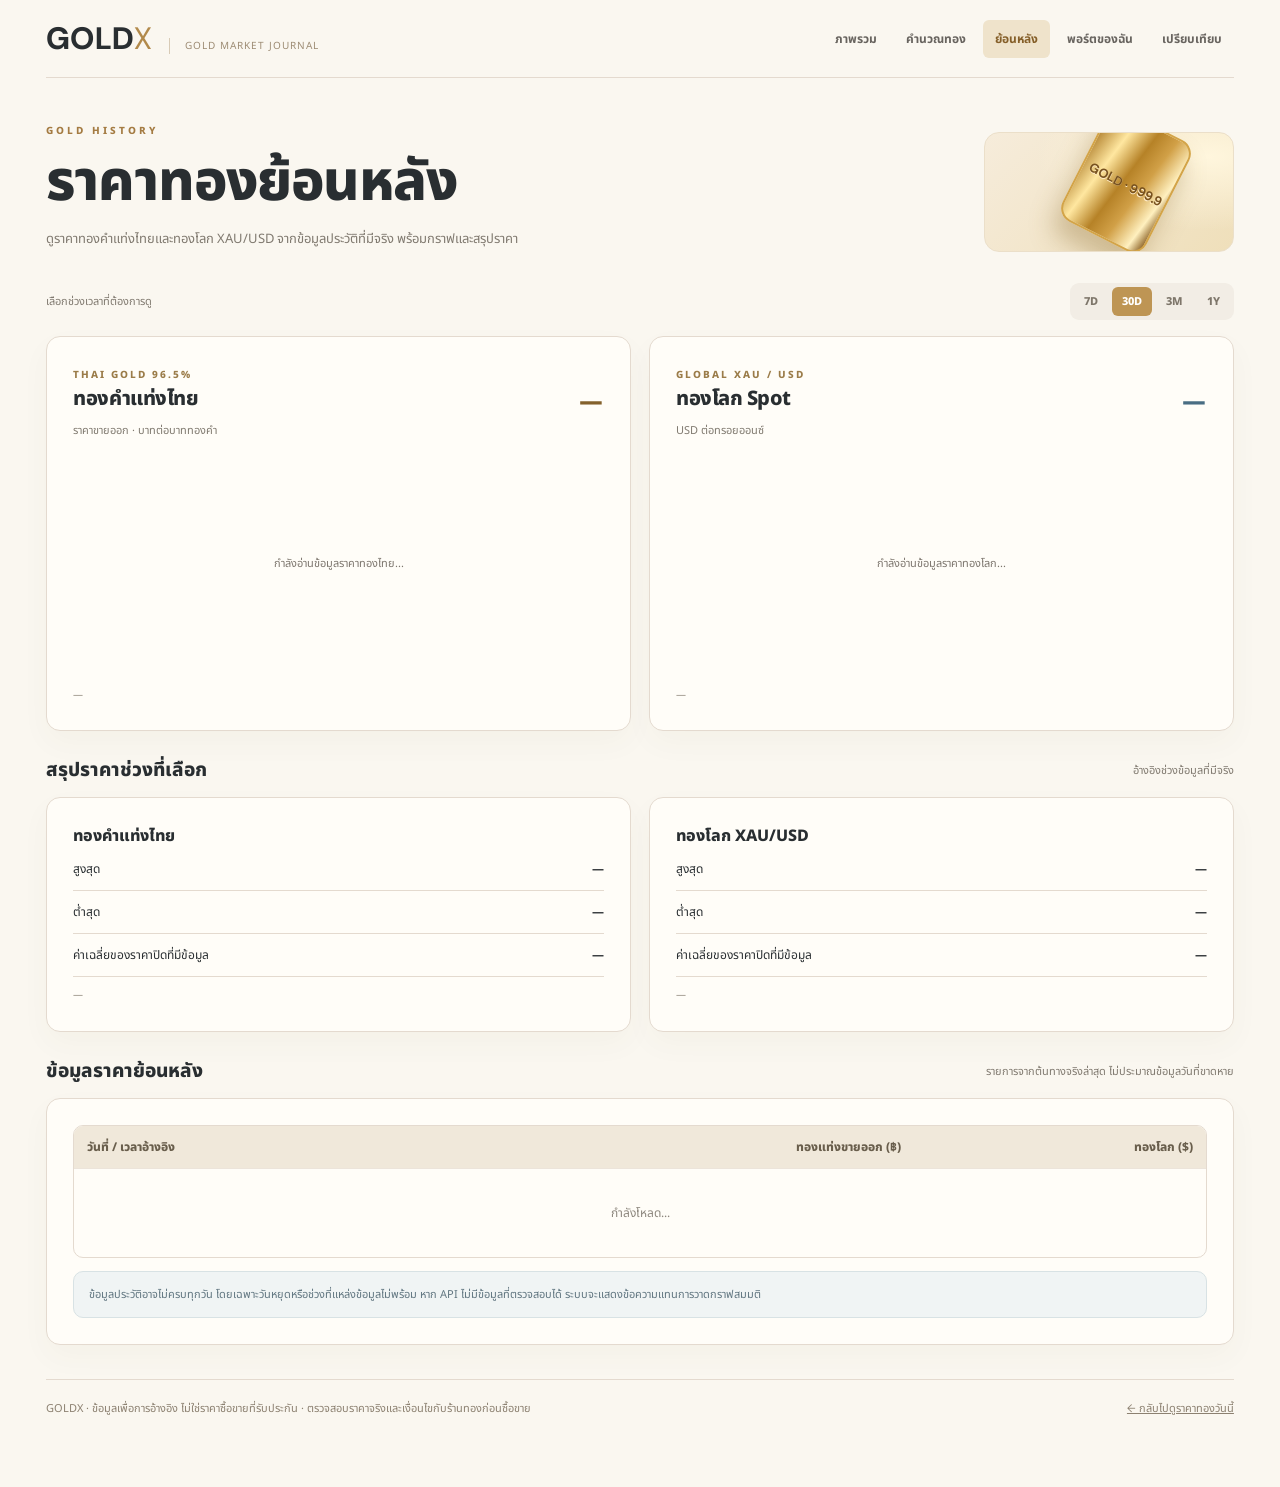
==== history.html @ 7ba1f4ac "Add functional Ivory Ledger history page shell with honest no-data states" ====
<!doctype html>
<html lang="th">
<head>
<meta charset="utf-8"><meta name="viewport" content="width=device-width,initial-scale=1">
<meta name="theme-color" content="#faf7f0">
<meta name="description" content="ราคาทองย้อนหลัง — GOLDX Ivory Ledger เครื่องมือทองคำไทยที่ใช้ข้อมูลราคาอ้างอิงจริง">
<title>ราคาทองย้อนหลัง | GOLDX Ivory Ledger</title>
<link rel="icon" type="image/svg+xml" href="/favicon.svg">
<link rel="preconnect" href="https://fonts.googleapis.com"><link rel="preconnect" href="https://fonts.gstatic.com" crossorigin>
<link href="https://fonts.googleapis.com/css2?family=DM+Sans:wght@400;500;600;700;800&family=Noto+Sans+Thai:wght@400;500;600;700;800&display=swap" rel="stylesheet">
<link rel="stylesheet" href="/goldx-tools.css">
<script src="/goldx-tools.js" defer></script>
</head>
<body data-page="history">
<div class="shell">
<header class="topbar">
 <a href="/" class="logo" aria-label="GOLDX หน้าหลัก"><b>GOLD<span>X</span></b><small>GOLD MARKET JOURNAL</small></a>
 <nav class="nav" aria-label="เมนู GOLDX">
 <a href="/">ภาพรวม</a>
 <a href="/calculator.html">คำนวณทอง</a>
 <a href="/history.html" aria-current="page">ย้อนหลัง</a>
 <a href="/my-gold.html">พอร์ตของฉัน</a>
 <a href="/compare.html">เปรียบเทียบ</a>
 </nav>
</header>
<main>
<section class="hero" aria-labelledby="page-title">
 <div><span class="eyebrow">GOLD HISTORY</span><h1 id="page-title">ราคาทองย้อนหลัง</h1><p>ดูราคาทองคำแท่งไทยและทองโลก XAU/USD จากข้อมูลประวัติที่มีจริง พร้อมกราฟและสรุปราคา</p></div>
 <div class="gold-art" aria-hidden="true"></div>
</section>

<div class="row" style="margin-bottom:16px"><p class="soft">เลือกช่วงเวลาที่ต้องการดู</p><div class="ranges" role="group" aria-label="ช่วงราคาย้อนหลัง"><button data-period="1W" aria-pressed="false">7D</button><button data-period="1M" aria-pressed="true">30D</button><button data-period="3M" aria-pressed="false">3M</button><button data-period="1Y" aria-pressed="false">1Y</button></div></div>
<div class="grid two">
 <section class="panel stack"><div class="row"><div><span class="chart-kicker">THAI GOLD 96.5%</span><h2>ทองคำแท่งไทย</h2><p class="prelude">ราคาขายออก · บาทต่อบาททองคำ</p></div><strong class="keynum" id="history-thai-latest">—</strong></div><div class="chart-area" id="history-thai-chart"><p class="chart-info">กำลังอ่านข้อมูลราคาทองไทย...</p></div><p class="source" id="history-thai-source">—</p></section>
 <section class="panel stack"><div class="row"><div><span class="chart-kicker">GLOBAL XAU / USD</span><h2>ทองโลก Spot</h2><p class="prelude">USD ต่อทรอยออนซ์</p></div><strong class="keynum" id="history-world-latest" style="color:#496d83">—</strong></div><div class="chart-area" id="history-world-chart"><p class="chart-info">กำลังอ่านข้อมูลราคาทองโลก...</p></div><p class="source" id="history-world-source">—</p></section>
</div>
<div class="section-head"><h2>สรุปราคาช่วงที่เลือก</h2><small id="history-range-label">อ้างอิงช่วงข้อมูลที่มีจริง</small></div>
<div class="grid two">
 <section class="panel"><h3>ทองคำแท่งไทย</h3><div class="kv"><span>สูงสุด</span><strong id="history-thai-high">—</strong></div><div class="kv"><span>ต่ำสุด</span><strong id="history-thai-low">—</strong></div><div class="kv"><span>ค่าเฉลี่ยของราคาปิดที่มีข้อมูล</span><strong id="history-thai-avg">—</strong></div><p class="source" id="history-thai-count" style="margin-top:10px">—</p></section>
 <section class="panel"><h3>ทองโลก XAU/USD</h3><div class="kv"><span>สูงสุด</span><strong id="history-world-high">—</strong></div><div class="kv"><span>ต่ำสุด</span><strong id="history-world-low">—</strong></div><div class="kv"><span>ค่าเฉลี่ยของราคาปิดที่มีข้อมูล</span><strong id="history-world-avg">—</strong></div><p class="source" id="history-world-count" style="margin-top:10px">—</p></section>
</div>
<div class="section-head"><h2>ข้อมูลราคาย้อนหลัง</h2><small>รายการจากต้นทางจริงล่าสุด ไม่ประมาณข้อมูลวันที่ขาดหาย</small></div>
<section class="panel"><div class="table-wrap"><table><thead><tr><th>วันที่ / เวลาอ้างอิง</th><th class="num">ทองแท่งขายออก (฿)</th><th class="num">ทองโลก ($)</th></tr></thead><tbody id="history-rows"><tr><td colspan="3" class="empty">กำลังโหลด...</td></tr></tbody></table></div><p class="notice" style="margin-top:13px">ข้อมูลประวัติอาจไม่ครบทุกวัน โดยเฉพาะวันหยุดหรือช่วงที่แหล่งข้อมูลไม่พร้อม หาก API ไม่มีข้อมูลที่ตรวจสอบได้ ระบบจะแสดงข้อความแทนการวาดกราฟสมมติ</p></section>
</main>
<footer class="footer">
 <span>GOLDX · ข้อมูลเพื่อการอ้างอิง ไม่ใช่ราคาซื้อขายที่รับประกัน · ตรวจสอบราคาจริงและเงื่อนไขกับร้านทองก่อนซื้อขาย</span>
 <a href="/">← กลับไปดูราคาทองวันนี้</a>
</footer>
</div>
</body></html>
---- goldx-tools.css ----
/* GOLDX Ivory Ledger tools — native CSS, no third-party UI libraries */
:root{color-scheme:light;font-family:"Noto Sans Thai","DM Sans",system-ui,sans-serif;--bg:#faf7f0;--card:#fffdf8;--ink:#292e31;--muted:#807a70;--line:#e4dacf;--gold:#b28a4b;--gold-dark:#84612c;--blue:#486a81;--green:#27805a;--red:#ae5a55}
*{box-sizing:border-box}
html{background:var(--bg)}body{margin:0;background:var(--bg);color:var(--ink);font-size:14px;-webkit-font-smoothing:antialiased}
button,input,select{font:inherit}a{color:inherit}button{cursor:pointer}button:focus-visible,input:focus-visible,select:focus-visible,a:focus-visible{outline:2px solid var(--gold);outline-offset:3px}button:disabled{opacity:.45;cursor:not-allowed}
h1,h2,h3,h4,p{margin:0}
.shell{width:min(1380px,100%);margin:auto;padding:0 clamp(17px,3.6vw,54px) 48px}
.topbar{min-height:78px;display:flex;align-items:center;gap:28px;justify-content:space-between;border-bottom:1px solid var(--line)}
.logo{display:flex;align-items:baseline;gap:16px;text-decoration:none;flex-shrink:0}
.logo b{font:800 31px/1 "DM Sans",system-ui,sans-serif;letter-spacing:.3px}.logo b span{font-weight:400;color:var(--gold)}
.logo small{border-left:1px solid #d8cbb6;padding-left:15px;font-size:10px;letter-spacing:1px;color:#9d8c74;white-space:nowrap}
.nav{display:flex;align-items:center;justify-content:flex-end;gap:5px;flex-wrap:wrap}
.nav a{border-radius:6px;padding:10px 12px;text-decoration:none;color:#68645f;font-size:12px;font-weight:700;white-space:nowrap}
.nav a[aria-current=page]{background:#efe3cb;color:#855f29}.nav a:hover{background:#eee9de}
.hero{display:flex;justify-content:space-between;align-items:flex-end;gap:25px;padding:45px 0 31px;position:relative}
.eyebrow{display:block;font-size:10px;color:#a47b42;letter-spacing:3px;font-weight:800;margin-bottom:11px}
.hero h1{font-size:clamp(35px,4.5vw,56px);line-height:1.2;letter-spacing:-1px;font-weight:800}
.hero p{font-size:13px;color:var(--muted);line-height:1.9;margin-top:10px;max-width:670px}
.gold-art{flex-shrink:0;width:250px;height:120px;border-radius:15px;position:relative;overflow:hidden;background:radial-gradient(ellipse at 90% 20%,#fff6dd,transparent 55%),linear-gradient(135deg,#f6ecdb,#efdfba);border:1px solid #ebdfc9}
.gold-art::before{content:"";position:absolute;width:90px;height:120px;right:60px;top:-14px;transform:rotate(27deg);border-radius:15px;background:linear-gradient(100deg,#ac7a27,#ffe7a0 26%,#b68227 48%,#d1a047 66%,#fff0bf 87%,#865a1d);box-shadow:0 18px 25px #88682a56;border:2px solid #d3a448}
.gold-art::after{content:"GOLD · 999.9";position:absolute;right:67px;top:43px;transform:rotate(27deg);font:700 13px "DM Sans",sans-serif;color:#78521f;text-shadow:0 1px #ffecc7}
.grid{display:grid;gap:18px}.two{grid-template-columns:1fr 1fr}.split{grid-template-columns:minmax(300px,.88fr) minmax(340px,1.12fr)}.three{grid-template-columns:repeat(3,1fr)}.four{grid-template-columns:repeat(4,1fr)}
.panel{background:var(--card);border:1px solid var(--line);border-radius:14px;padding:clamp(17px,2.2vw,26px);min-width:0;box-shadow:0 12px 30px #62472309}
.panel h2{font-size:20px;font-weight:800;letter-spacing:-.5px}.panel h3{font-size:16px;font-weight:800}
.prelude{color:var(--muted);font-size:11px;margin-top:7px;line-height:1.8}
.row{display:flex;align-items:center;gap:12px;justify-content:space-between;min-width:0;flex-wrap:wrap}
.stack{display:flex;flex-direction:column;gap:13px}
.section-head{display:flex;gap:12px;align-items:center;justify-content:space-between;margin:25px 0 12px;flex-wrap:wrap}
.section-head h2{font-size:19px;font-weight:800}
.section-head small,.soft{color:var(--muted);font-size:11px}
.iconbox{display:grid;place-items:center;width:43px;height:43px;flex-shrink:0;border-radius:11px;background:#f6e8ce;color:#a37530;font-size:22px}
.hlabel{display:block;font-weight:800;font-size:12px;margin-bottom:9px}
.radio-row{display:grid;grid-template-columns:1fr 1fr;gap:9px}
.radio-row.three-way{grid-template-columns:repeat(3,minmax(0,1fr))}
.choice{appearance:none;border:1px solid #dad0c3;background:#fffefa;padding:12px 10px;border-radius:10px;text-align:center;font-size:12px;font-weight:700;color:#625b51}
.choice[aria-pressed=true]{border-color:#bd8c45;background:#faecd2;color:#885d1e;box-shadow:inset 0 0 0 1px #d5aa6a}
.choice:hover{background:#f6efe3}
.field-row{display:grid;grid-template-columns:repeat(2,minmax(0,1fr));gap:13px}
.field{display:flex;flex-direction:column;gap:7px;min-width:0}
.field label{font-size:12px;font-weight:800}
.field input,.field select{width:100%;min-width:0;padding:12px 13px;border-radius:8px;background:#fff;border:1px solid #dcd2c6;color:#282b2e}
.field small{font-size:10px;color:#918577}
.btn{border:1px solid #cbaa73;color:#795326;background:#f5ead7;padding:10px 16px;border-radius:9px;font-size:12px;font-weight:800}
.btn.primary{background:linear-gradient(115deg,#a97a30,#d4ad61);color:#fff;border-color:#a47b3d}
.btn.ghost{background:transparent;border-color:#dfd1bd}
.btn:hover{filter:brightness(.98)}
.chips{display:flex;gap:7px;flex-wrap:wrap}.chips .btn{padding:8px 13px}
.price-box{background:#edf3f5;padding:14px;border:1px solid #d5e3e9;border-radius:11px}
.value-tiles{display:grid;grid-template-columns:1fr 1fr;gap:10px}
.tile{padding:17px 18px;border-radius:11px;background:#e9f1f6;color:#30516c}
.tile.gold{background:#fbefd5;color:#88601d}
.tile span{font-size:12px;font-weight:750}.tile strong{font:800 clamp(24px,3vw,38px)/1.25 "DM Sans","Noto Sans Thai",sans-serif;display:block;letter-spacing:-1px;margin-top:8px;font-variant-numeric:tabular-nums;overflow-wrap:anywhere}
.tile small{font-size:11px;line-height:1.6}
.gold-banner{background:linear-gradient(105deg,#98692b,#cba55e 70%,#aa7b31);color:#fff;padding:20px 24px;border-radius:11px;margin-bottom:16px}
.gold-banner h2{font-size:23px}.gold-banner p{font-size:12px;opacity:.86;margin-top:2px}
.kv{display:flex;align-items:baseline;justify-content:space-between;gap:10px;border-bottom:1px solid var(--line);padding:12px 0;font-size:12px}
.kv:last-child{border-bottom:0}.kv strong{text-align:right;font-variant-numeric:tabular-nums}
.keynum{font:800 28px "DM Sans",sans-serif;color:var(--gold-dark)}
.notice{padding:13px 15px;border-radius:10px;border:1px solid #d8e2e4;background:#f0f4f4;color:#617680;font-size:11px;line-height:1.8}
.notice.warning{background:#f8f0e1;border-color:#e4d1b3;color:#8a6a3c}
.source{color:#8f877c;font-size:10px;line-height:1.75;overflow-wrap:anywhere}
.timestamp{padding:9px 11px;border-radius:8px;background:#f3f0e9;color:#77736e;font-size:11px}
.pos{color:var(--green)!important}.neg{color:var(--red)!important}
.kpi{border-top:3px solid #bc9559}.kpi:nth-child(2){border-top-color:#7093aa}.kpi:nth-child(3){border-top-color:#6aab8d}.kpi:nth-child(4){border-top-color:#b5aa93}
.kpi-label{font-size:11px;color:#706b64;font-weight:800}.kpi-num{display:block;font:800 clamp(19px,2.5vw,30px)/1.25 "DM Sans","Noto Sans Thai",sans-serif;margin-top:9px;letter-spacing:-.8px;overflow-wrap:anywhere}
.ranges{display:flex;gap:4px;background:#f2ede5;padding:4px;border-radius:9px;width:max-content;max-width:100%}
.ranges button{border:0;background:transparent;color:#7e766a;border-radius:6px;padding:6px 10px;font-size:11px;font-weight:800}
.ranges button[aria-pressed=true]{background:#be9554;color:white}
.chart-svg{display:block;width:100%;height:auto;margin-top:12px}
.chart-area{min-height:220px;display:flex;align-items:center;justify-content:center}
.chart-info{color:#7d766e;font-size:11px;line-height:1.6;padding:13px 0}
.table-wrap{width:100%;overflow:auto;border:1px solid var(--line);border-radius:10px}
table{border-collapse:collapse;width:100%;font-size:12px;text-align:left}
th{background:#f0e8da;color:#695e4c;font-weight:800;white-space:nowrap}
td,th{padding:12px 13px;border-bottom:1px solid #ece4da;vertical-align:middle}
tr:last-child td{border-bottom:0}td.num,th.num{text-align:right;font-variant-numeric:tabular-nums;white-space:nowrap}
.empty{text-align:center;padding:35px 12px!important;color:#8d877e;font-size:12px}
.compare-card{border-top:3px solid #c19b58}
.compare-card.ornament{border-top-color:#7494a6}
.compare-price{font:800 clamp(23px,2.9vw,37px)/1.2 "DM Sans",sans-serif;margin:10px 0;color:#84602b}
.compare-card.ornament .compare-price{color:#436c80}
.compare-card .small{font-size:11px;color:#827b70;line-height:1.7}
.compare-emphasis{margin-top:16px;padding:13px;border-radius:10px;background:#faf1e2}
.compare-emphasis strong{display:block;font:800 25px "DM Sans",sans-serif;color:#89632b}
.meter-track{height:14px;border-radius:20px;background:#e9e2d7;overflow:hidden;margin:10px 0}
.meter-fill{height:100%;border-radius:20px;background:linear-gradient(90deg,#9b7a44,#e4c278)}
.meter-fill.blue{background:linear-gradient(90deg,#5a7389,#a5bfcb)}
.chart-kicker{color:#9b7c49;font-size:10px;letter-spacing:2px;font-weight:800}
.pill{display:inline-block;padding:4px 9px;background:#f4ead9;color:#8b6836;border-radius:999px;font-size:10px;font-weight:800}
.inline-edit{display:flex;align-items:center;gap:8px}
.del{border:1px solid #e9c8c3;color:#b1534b;background:#fff7f6;border-radius:7px;padding:7px 9px;font-size:11px}
.footer{border-top:1px solid var(--line);padding:20px 0;margin-top:34px;color:#8c8171;display:flex;flex-wrap:wrap;align-items:center;justify-content:space-between;gap:12px;font-size:11px;line-height:1.7}
.sr-only{position:absolute;width:1px;height:1px;overflow:hidden;clip:rect(0,0,0,0)}
[hidden]{display:none!important}
@media(max-width:1050px){.topbar{align-items:flex-start;flex-direction:column;gap:9px;padding:17px 0 12px}.nav{justify-content:flex-start}.hero{padding-top:33px}}
@media(max-width:780px){.split,.two,.three,.four{grid-template-columns:1fr}.gold-art{width:135px;height:90px}.gold-art::before{right:22px}.gold-art::after{right:32px;top:35px}.hero h1{font-size:39px}.value-tiles{grid-template-columns:1fr 1fr}.shell{padding:0 17px 26px}.panel{padding:18px}}
@media(max-width:560px){.logo b{font-size:25px}.logo small{font-size:8px}.nav{overflow-x:auto;max-width:100%;flex-wrap:nowrap;padding:0 0 9px;justify-content:flex-start}.nav a{font-size:11px;padding:7px 9px}.hero{padding:23px 0 20px}.hero h1{font-size:34px}.hero p{font-size:11px}.gold-art{display:none}.radio-row.three-way{grid-template-columns:1fr 1fr 1fr}.choice{font-size:10px;padding:12px 5px}.field-row{grid-template-columns:1fr}.tile{padding:14px}.tile strong{font-size:24px}.kpi-num{font-size:24px}.section-head h2{font-size:17px}.footer{margin-top:24px}}
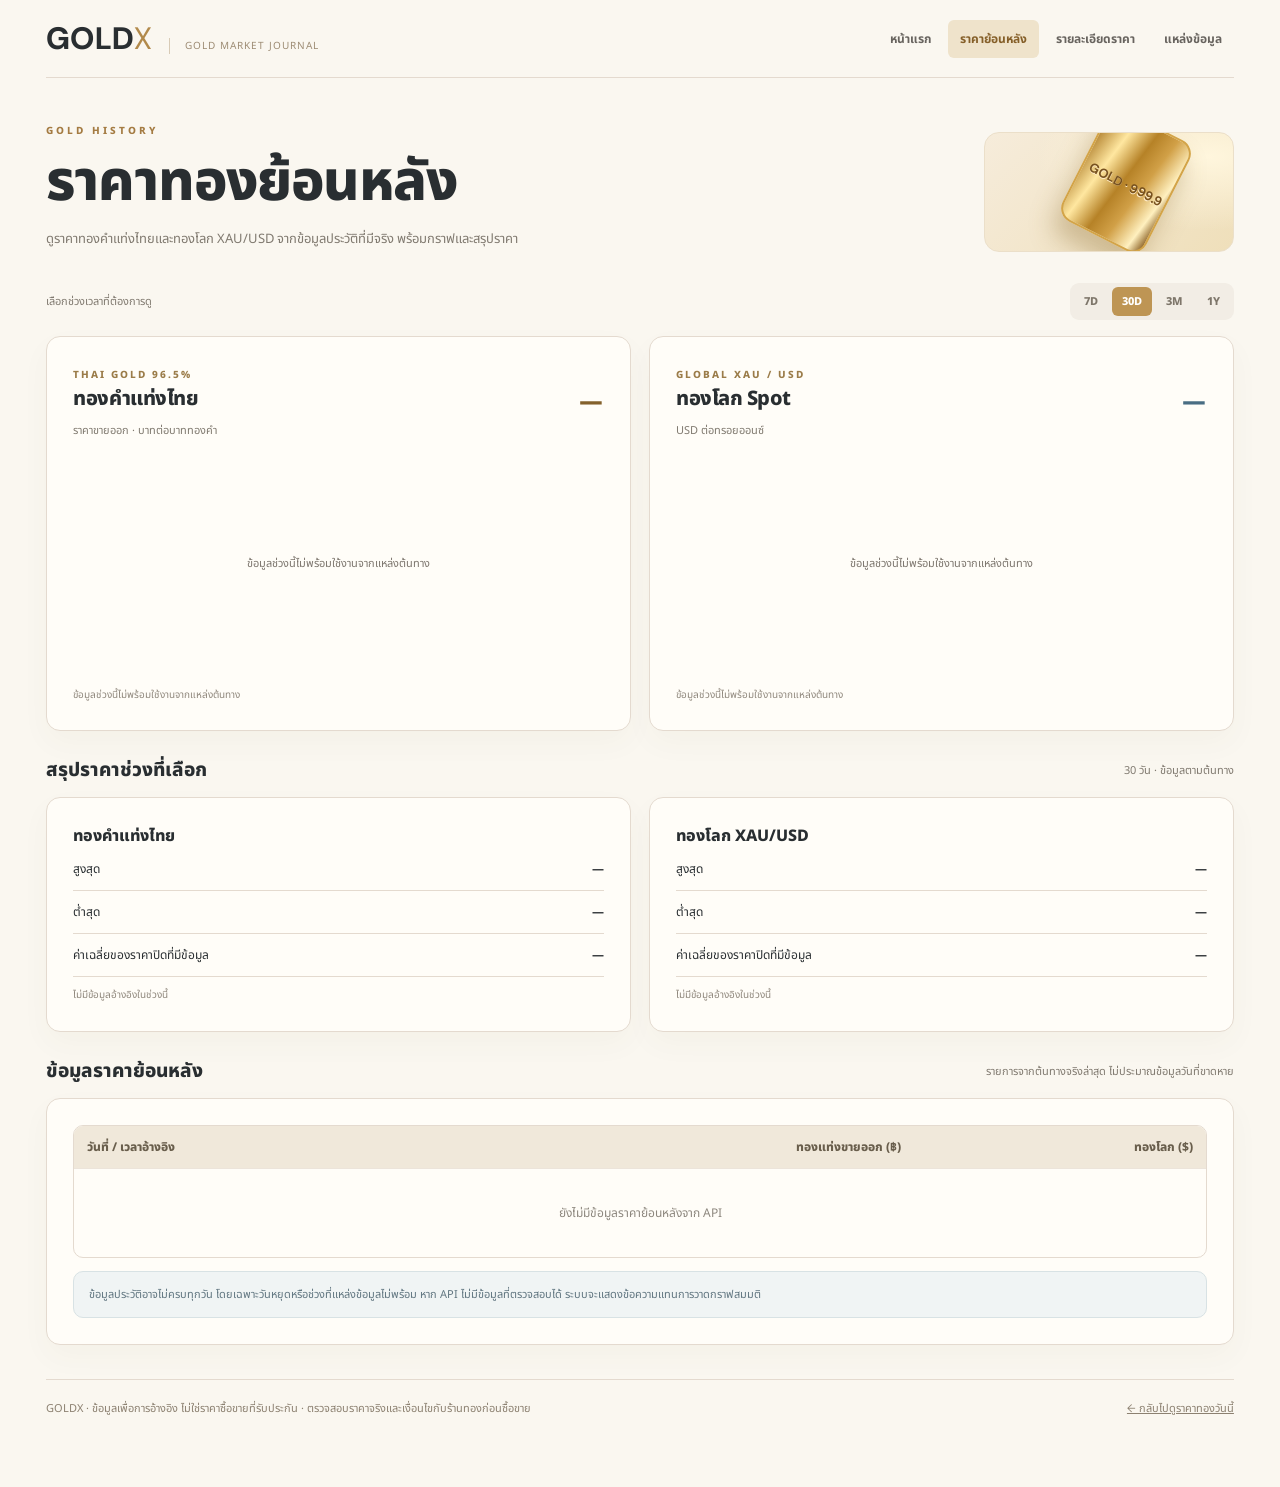
==== commit c0fbcde4: "Align gold history navigation with new editorial site and remove deprecated tool links" ====
--- a/history.html
+++ b/history.html
@@ -4,7 +4,7 @@
 <meta charset="utf-8"><meta name="viewport" content="width=device-width,initial-scale=1">
 <meta name="theme-color" content="#faf7f0">
 <meta name="description" content="ราคาทองย้อนหลัง — GOLDX Ivory Ledger เครื่องมือทองคำไทยที่ใช้ข้อมูลราคาอ้างอิงจริง">
-<title>ราคาทองย้อนหลัง | GOLDX Ivory Ledger</title>
+<title>ราคาทองย้อนหลัง | GOLDX Bold Editorial</title>
 <link rel="icon" type="image/svg+xml" href="/favicon.svg">
 <link rel="preconnect" href="https://fonts.googleapis.com"><link rel="preconnect" href="https://fonts.gstatic.com" crossorigin>
 <link href="https://fonts.googleapis.com/css2?family=DM+Sans:wght@400;500;600;700;800&family=Noto+Sans+Thai:wght@400;500;600;700;800&display=swap" rel="stylesheet">
@@ -16,11 +16,10 @@
 <header class="topbar">
  <a href="/" class="logo" aria-label="GOLDX หน้าหลัก"><b>GOLD<span>X</span></b><small>GOLD MARKET JOURNAL</small></a>
  <nav class="nav" aria-label="เมนู GOLDX">
- <a href="/">ภาพรวม</a>
- <a href="/calculator.html">คำนวณทอง</a>
- <a href="/history.html" aria-current="page">ย้อนหลัง</a>
- <a href="/my-gold.html">พอร์ตของฉัน</a>
- <a href="/compare.html">เปรียบเทียบ</a>
+ <a href="/">หน้าแรก</a>
+ <a href="/history.html" aria-current="page">ราคาย้อนหลัง</a>
+ <a href="/#ed-market">รายละเอียดราคา</a>
+ <a href="/#ed-sources">แหล่งข้อมูล</a>
  </nav>
 </header>
 <main>
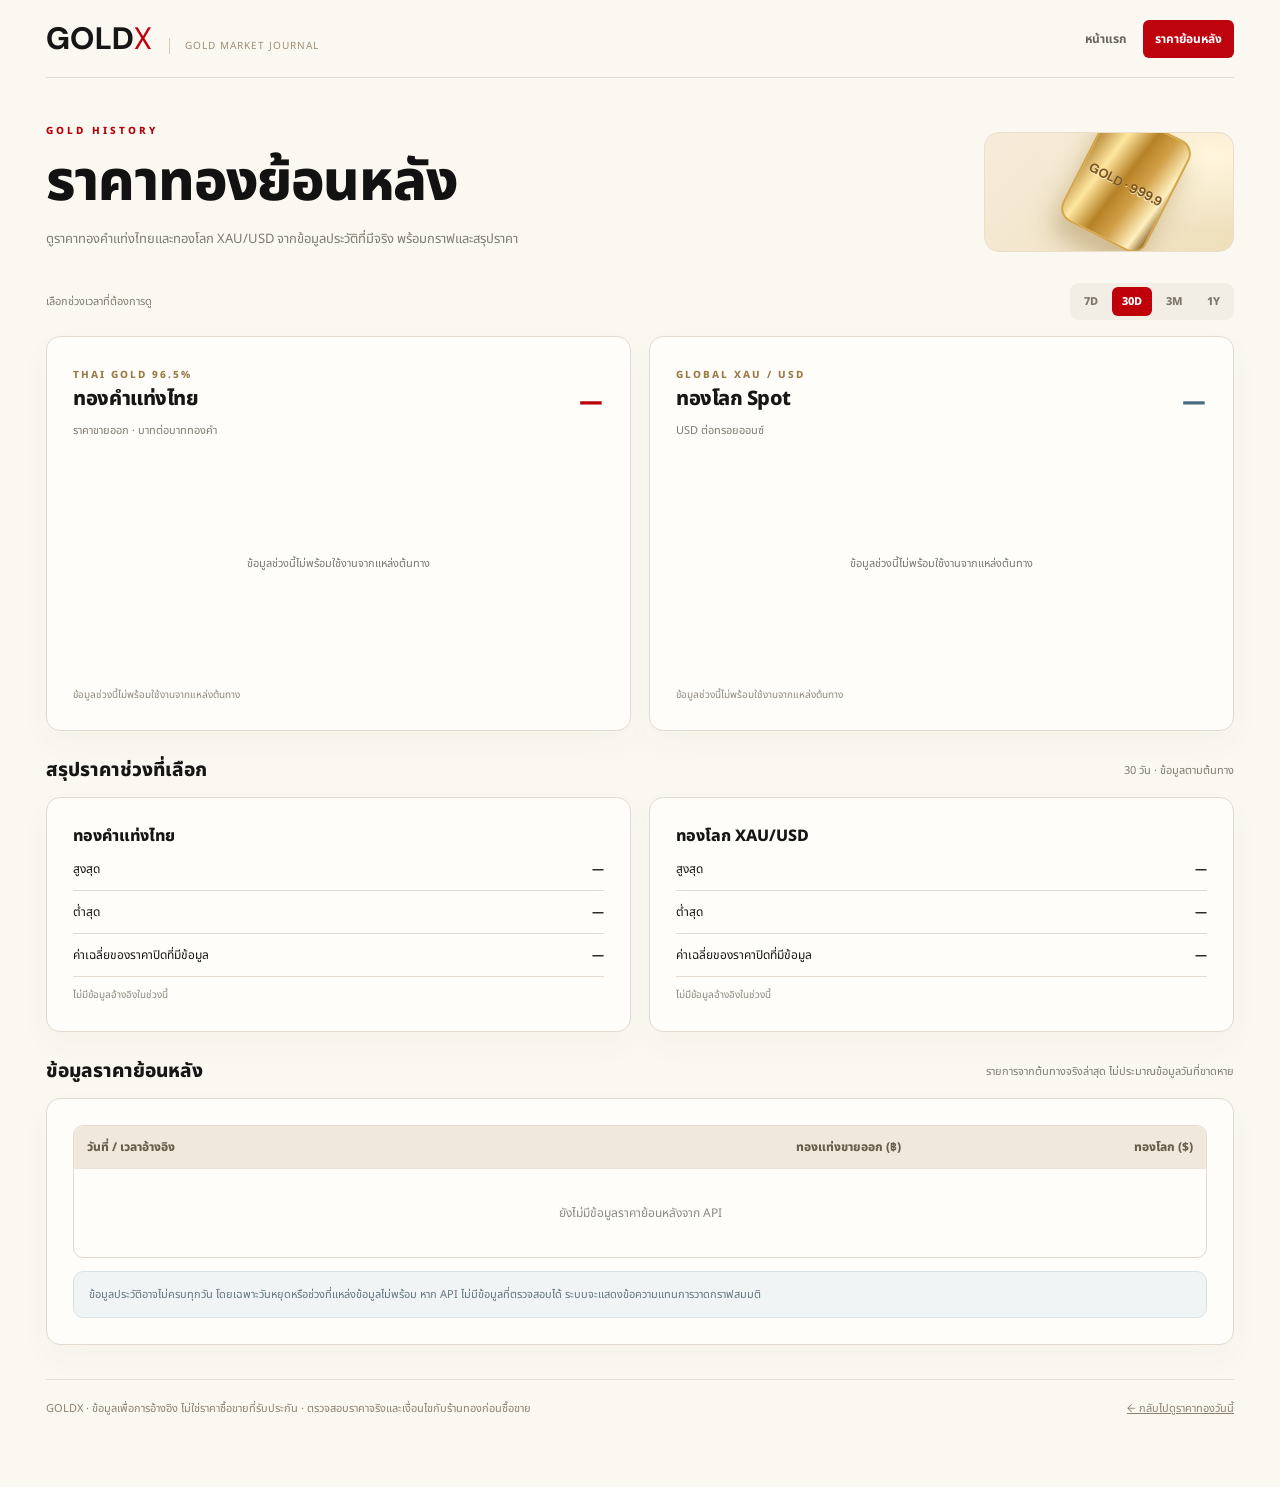
==== commit 9463c09b: "Remove redundant Market Detail and Data Source links from History top nav" ====
--- a/history.html
+++ b/history.html
@@ -18,8 +18,8 @@
  <nav class="nav" aria-label="เมนู GOLDX">
  <a href="/">หน้าแรก</a>
  <a href="/history.html" aria-current="page">ราคาย้อนหลัง</a>
- <a href="/#ed-market">รายละเอียดราคา</a>
- <a href="/#ed-sources">แหล่งข้อมูล</a>
+
+
  </nav>
 </header>
 <main>
--- a/goldx-tools.css
+++ b/goldx-tools.css
@@ -95,3 +95,16 @@
 @media(max-width:1050px){.topbar{align-items:flex-start;flex-direction:column;gap:9px;padding:17px 0 12px}.nav{justify-content:flex-start}.hero{padding-top:33px}}
 @media(max-width:780px){.split,.two,.three,.four{grid-template-columns:1fr}.gold-art{width:135px;height:90px}.gold-art::before{right:22px}.gold-art::after{right:32px;top:35px}.hero h1{font-size:39px}.value-tiles{grid-template-columns:1fr 1fr}.shell{padding:0 17px 26px}.panel{padding:18px}}
 @media(max-width:560px){.logo b{font-size:25px}.logo small{font-size:8px}.nav{overflow-x:auto;max-width:100%;flex-wrap:nowrap;padding:0 0 9px;justify-content:flex-start}.nav a{font-size:11px;padding:7px 9px}.hero{padding:23px 0 20px}.hero h1{font-size:34px}.hero p{font-size:11px}.gold-art{display:none}.radio-row.three-way{grid-template-columns:1fr 1fr 1fr}.choice{font-size:10px;padding:12px 5px}.field-row{grid-template-columns:1fr}.tile{padding:14px}.tile strong{font-size:24px}.kpi-num{font-size:24px}.section-head h2{font-size:17px}.footer{margin-top:24px}}
+
+/* Standalone history page aligned with Bold Editorial brand — active history only */
+body[data-page=history]{background:#fbf8f2;color:#161616}
+body[data-page=history] .shell{background:#fbf8f2}
+body[data-page=history] .logo b span{color:#c0000e}
+body[data-page=history] .nav a[aria-current=page]{background:#bc030e;color:#fff}
+body[data-page=history] .nav a:hover{background:#f6e2dd;color:#a10009}
+body[data-page=history] .hero .eyebrow{color:#b6000b}
+body[data-page=history] .hero h1{color:#121212}
+body[data-page=history] .ranges button[aria-pressed=true]{background:#bf000b}
+body[data-page=history] .kpi{border-top-color:#bf000b}
+body[data-page=history] .keynum{color:#b9000b}
+body[data-page=history] .panel{background:#fffdf9}
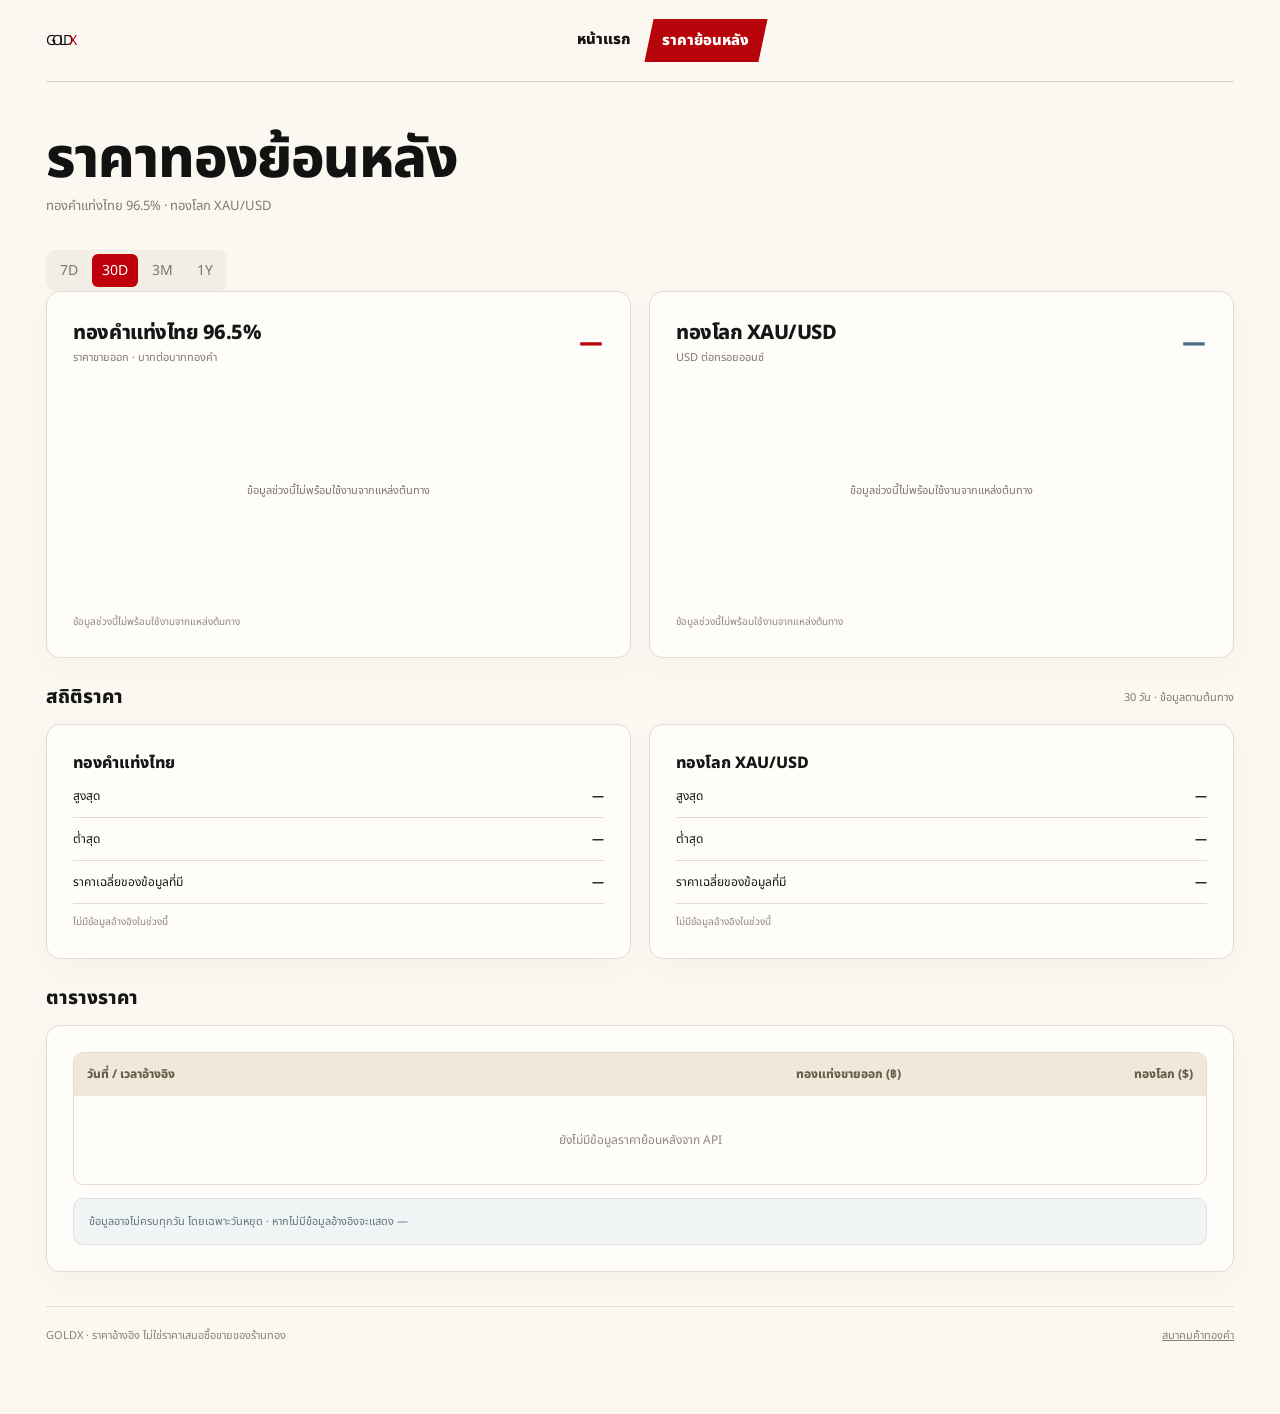
==== commit 828c5c5f: "Unify Gold History navigation and typography with Bold Editorial; remove redundant explanatory copy" ====
--- a/history.html
+++ b/history.html
@@ -2,48 +2,46 @@
 <html lang="th">
 <head>
 <meta charset="utf-8"><meta name="viewport" content="width=device-width,initial-scale=1">
-<meta name="theme-color" content="#faf7f0">
-<meta name="description" content="ราคาทองย้อนหลัง — GOLDX Ivory Ledger เครื่องมือทองคำไทยที่ใช้ข้อมูลราคาอ้างอิงจริง">
+<meta name="theme-color" content="#fbf8f2">
+<meta name="description" content="GOLDX ราคาทองคำย้อนหลัง · ทองคำแท่งไทย 96.5% และทองโลก XAU/USD จากแหล่งข้อมูลจริง">
 <title>ราคาทองย้อนหลัง | GOLDX Bold Editorial</title>
 <link rel="icon" type="image/svg+xml" href="/favicon.svg">
 <link rel="preconnect" href="https://fonts.googleapis.com"><link rel="preconnect" href="https://fonts.gstatic.com" crossorigin>
 <link href="https://fonts.googleapis.com/css2?family=DM+Sans:wght@400;500;600;700;800&family=Noto+Sans+Thai:wght@400;500;600;700;800&display=swap" rel="stylesheet">
 <link rel="stylesheet" href="/goldx-tools.css">
+<link rel="stylesheet" href="/editorial-bold.css">
 <script src="/goldx-tools.js" defer></script>
 </head>
-<body data-page="history">
+<body class="ed" data-page="history">
 <div class="shell">
-<header class="topbar">
- <a href="/" class="logo" aria-label="GOLDX หน้าหลัก"><b>GOLD<span>X</span></b><small>GOLD MARKET JOURNAL</small></a>
- <nav class="nav" aria-label="เมนู GOLDX">
- <a href="/">หน้าแรก</a>
- <a href="/history.html" aria-current="page">ราคาย้อนหลัง</a>
-
-
- </nav>
+<header class="ed-topbar">
+  <a class="ed-logo" href="/" aria-label="GOLDX หน้าหลัก">GOLD<span>X</span></a>
+  <nav class="ed-nav" aria-label="เมนูหลัก">
+    <a href="/"><span>หน้าแรก</span></a>
+    <a href="/history.html" class="ed-active" aria-current="page"><span>ราคาย้อนหลัง</span></a>
+  </nav>
 </header>
 <main>
 <section class="hero" aria-labelledby="page-title">
- <div><span class="eyebrow">GOLD HISTORY</span><h1 id="page-title">ราคาทองย้อนหลัง</h1><p>ดูราคาทองคำแท่งไทยและทองโลก XAU/USD จากข้อมูลประวัติที่มีจริง พร้อมกราฟและสรุปราคา</p></div>
- <div class="gold-art" aria-hidden="true"></div>
+ <div><h1 id="page-title">ราคาทองย้อนหลัง</h1><p>ทองคำแท่งไทย 96.5% · ทองโลก XAU/USD</p></div>
 </section>
 
-<div class="row" style="margin-bottom:16px"><p class="soft">เลือกช่วงเวลาที่ต้องการดู</p><div class="ranges" role="group" aria-label="ช่วงราคาย้อนหลัง"><button data-period="1W" aria-pressed="false">7D</button><button data-period="1M" aria-pressed="true">30D</button><button data-period="3M" aria-pressed="false">3M</button><button data-period="1Y" aria-pressed="false">1Y</button></div></div>
+<div class="ed-history-period-row"><div class="ranges" role="group" aria-label="ช่วงราคาย้อนหลัง"><button data-period="1W" aria-pressed="false">7D</button><button data-period="1M" aria-pressed="true">30D</button><button data-period="3M" aria-pressed="false">3M</button><button data-period="1Y" aria-pressed="false">1Y</button></div></div>
 <div class="grid two">
- <section class="panel stack"><div class="row"><div><span class="chart-kicker">THAI GOLD 96.5%</span><h2>ทองคำแท่งไทย</h2><p class="prelude">ราคาขายออก · บาทต่อบาททองคำ</p></div><strong class="keynum" id="history-thai-latest">—</strong></div><div class="chart-area" id="history-thai-chart"><p class="chart-info">กำลังอ่านข้อมูลราคาทองไทย...</p></div><p class="source" id="history-thai-source">—</p></section>
- <section class="panel stack"><div class="row"><div><span class="chart-kicker">GLOBAL XAU / USD</span><h2>ทองโลก Spot</h2><p class="prelude">USD ต่อทรอยออนซ์</p></div><strong class="keynum" id="history-world-latest" style="color:#496d83">—</strong></div><div class="chart-area" id="history-world-chart"><p class="chart-info">กำลังอ่านข้อมูลราคาทองโลก...</p></div><p class="source" id="history-world-source">—</p></section>
+ <section class="panel stack"><div class="row"><div><h2>ทองคำแท่งไทย 96.5%</h2><p class="prelude">ราคาขายออก · บาทต่อบาททองคำ</p></div><strong class="keynum" id="history-thai-latest">—</strong></div><div class="chart-area" id="history-thai-chart"><p class="chart-info">กำลังอ่านข้อมูลราคาทองไทย...</p></div><p class="source" id="history-thai-source">—</p></section>
+ <section class="panel stack"><div class="row"><div><h2>ทองโลก XAU/USD</h2><p class="prelude">USD ต่อทรอยออนซ์</p></div><strong class="keynum" id="history-world-latest" style="color:#496d83">—</strong></div><div class="chart-area" id="history-world-chart"><p class="chart-info">กำลังอ่านข้อมูลราคาทองโลก...</p></div><p class="source" id="history-world-source">—</p></section>
 </div>
-<div class="section-head"><h2>สรุปราคาช่วงที่เลือก</h2><small id="history-range-label">อ้างอิงช่วงข้อมูลที่มีจริง</small></div>
+<div class="section-head"><h2>สถิติราคา</h2><small id="history-range-label">30 วัน</small></div>
 <div class="grid two">
- <section class="panel"><h3>ทองคำแท่งไทย</h3><div class="kv"><span>สูงสุด</span><strong id="history-thai-high">—</strong></div><div class="kv"><span>ต่ำสุด</span><strong id="history-thai-low">—</strong></div><div class="kv"><span>ค่าเฉลี่ยของราคาปิดที่มีข้อมูล</span><strong id="history-thai-avg">—</strong></div><p class="source" id="history-thai-count" style="margin-top:10px">—</p></section>
- <section class="panel"><h3>ทองโลก XAU/USD</h3><div class="kv"><span>สูงสุด</span><strong id="history-world-high">—</strong></div><div class="kv"><span>ต่ำสุด</span><strong id="history-world-low">—</strong></div><div class="kv"><span>ค่าเฉลี่ยของราคาปิดที่มีข้อมูล</span><strong id="history-world-avg">—</strong></div><p class="source" id="history-world-count" style="margin-top:10px">—</p></section>
+ <section class="panel"><h3>ทองคำแท่งไทย</h3><div class="kv"><span>สูงสุด</span><strong id="history-thai-high">—</strong></div><div class="kv"><span>ต่ำสุด</span><strong id="history-thai-low">—</strong></div><div class="kv"><span>ราคาเฉลี่ยของข้อมูลที่มี</span><strong id="history-thai-avg">—</strong></div><p class="source" id="history-thai-count" style="margin-top:10px">—</p></section>
+ <section class="panel"><h3>ทองโลก XAU/USD</h3><div class="kv"><span>สูงสุด</span><strong id="history-world-high">—</strong></div><div class="kv"><span>ต่ำสุด</span><strong id="history-world-low">—</strong></div><div class="kv"><span>ราคาเฉลี่ยของข้อมูลที่มี</span><strong id="history-world-avg">—</strong></div><p class="source" id="history-world-count" style="margin-top:10px">—</p></section>
 </div>
-<div class="section-head"><h2>ข้อมูลราคาย้อนหลัง</h2><small>รายการจากต้นทางจริงล่าสุด ไม่ประมาณข้อมูลวันที่ขาดหาย</small></div>
-<section class="panel"><div class="table-wrap"><table><thead><tr><th>วันที่ / เวลาอ้างอิง</th><th class="num">ทองแท่งขายออก (฿)</th><th class="num">ทองโลก ($)</th></tr></thead><tbody id="history-rows"><tr><td colspan="3" class="empty">กำลังโหลด...</td></tr></tbody></table></div><p class="notice" style="margin-top:13px">ข้อมูลประวัติอาจไม่ครบทุกวัน โดยเฉพาะวันหยุดหรือช่วงที่แหล่งข้อมูลไม่พร้อม หาก API ไม่มีข้อมูลที่ตรวจสอบได้ ระบบจะแสดงข้อความแทนการวาดกราฟสมมติ</p></section>
+<div class="section-head"><h2>ตารางราคา</h2></div>
+<section class="panel"><div class="table-wrap"><table><thead><tr><th>วันที่ / เวลาอ้างอิง</th><th class="num">ทองแท่งขายออก (฿)</th><th class="num">ทองโลก ($)</th></tr></thead><tbody id="history-rows"><tr><td colspan="3" class="empty">กำลังโหลด...</td></tr></tbody></table></div><p class="notice" style="margin-top:13px">ข้อมูลอาจไม่ครบทุกวัน โดยเฉพาะวันหยุด · หากไม่มีข้อมูลอ้างอิงจะแสดง —</p></section>
 </main>
 <footer class="footer">
- <span>GOLDX · ข้อมูลเพื่อการอ้างอิง ไม่ใช่ราคาซื้อขายที่รับประกัน · ตรวจสอบราคาจริงและเงื่อนไขกับร้านทองก่อนซื้อขาย</span>
- <a href="/">← กลับไปดูราคาทองวันนี้</a>
+ <span>GOLDX · ราคาอ้างอิง ไม่ใช่ราคาเสนอซื้อขายของร้านทอง</span>
+ <a href="https://www.goldtraders.or.th/" target="_blank" rel="noopener noreferrer">สมาคมค้าทองคำ</a>
 </footer>
 </div>
 </body></html>
--- a/editorial-bold.css
+++ b/editorial-bold.css
@@ -0,0 +1,161 @@
+/* GOLDX Bold Editorial — production theme, inspired by approved red/black magazine mockup.
+   This stylesheet overrides Ivory CSS; all displayed prices are bound to the existing API. */
+:root{color-scheme:light}
+html{background:#fbf8f2!important}
+body.ivory-enabled{background:#fbf8f2!important;color:#141414!important;font-family:'Noto Sans Thai','DM Sans',system-ui,sans-serif!important}
+body.ivory-enabled .ivory-ledger.ed{display:block;min-height:100vh;max-width:1690px;background:#fbf8f2;color:#171717;padding:0 clamp(16px,2.2vw,44px) 18px;overflow:hidden}
+.ed *{box-sizing:border-box}
+.ed h1,.ed h2,.ed h3,.ed p{margin:0}
+.ed button,.ed a{font:inherit}
+.ed button:focus-visible,.ed a:focus-visible{outline:3px solid #d20b0b;outline-offset:3px}
+.ed-topbar{min-height:82px;display:flex;align-items:center;gap:clamp(12px,1.6vw,28px);border-bottom:1px solid #d4cfc8;padding:11px 0;position:relative;z-index:2}
+.ed-logo{text-decoration:none;flex-shrink:0;font:800 clamp(39px,3.6vw,61px)/1 'DM Sans',Georgia,serif;letter-spacing:-3.8px;color:#101010}
+.ed-logo span{color:#c4000e}
+.ed-brand-note{border-left:1px solid #8f8880;padding-left:15px;font:700 14px/1.35 'DM Sans',sans-serif;letter-spacing:.45px;white-space:nowrap}
+.ed-nav{display:flex;justify-content:center;align-items:center;gap:5px;min-width:0;flex:1}
+.ed-nav a{text-decoration:none;color:#151515;font-size:clamp(11px,1.15vw,15px);font-weight:850;padding:10px clamp(6px,1.05vw,17px);white-space:nowrap;border-bottom:2px solid transparent;transform:skew(-12deg);transition:background .15s}
+.ed-nav a span{display:block;transform:skew(12deg)}
+.ed-nav a:hover{border-color:#bd0009}
+.ed-nav a.ed-active{background:#b7040b;color:#fff;border:0}
+.ed-top-status{display:flex;gap:8px;align-items:center;font-weight:700;font-size:10px;min-width:0;max-width:265px}
+.ed-top-status #ilStatus{white-space:nowrap;overflow:hidden;text-overflow:ellipsis}
+.ed-top-dot{width:7px;height:7px;border-radius:50%;background:#c5000c;flex-shrink:0}
+.ed-top-status:has(#ilApi[data-state=ok]) .ed-top-dot{background:#168c50}
+.ed-top-status:has(#ilApi[data-state=warning]) .ed-top-dot{background:#d88c32}
+.ed-header-date{font-size:10px;color:#9b8e83;white-space:nowrap}
+.ed .ed-refresh{display:grid;place-items:center;min-width:41px;width:41px;height:41px;border:0;background:transparent;border-radius:50%;color:#171717;font-size:31px;font-weight:500}
+.ed .ed-refresh:hover{background:#eee7df}
+.ed-layout{display:grid;grid-template-columns:minmax(0,39%) minmax(0,61%);gap:20px;align-items:start;padding-top:27px}
+.ed-left{min-width:0}
+.ed-hero{min-height:620px;position:relative;display:flex;flex-direction:column;isolation:isolate}
+.ed-hero-eyebrow{font:750 10px 'DM Sans',sans-serif;letter-spacing:2px;color:#a3060c;margin:0 0 18px 4px}
+.ed-hero h1{font-size:clamp(57px,6.9vw,111px);font-weight:900;letter-spacing:-4.5px;line-height:1.12;color:#080808;position:relative;z-index:2;white-space:nowrap}
+.ed-hero h1 em{display:inline-block;font-style:normal;color:#b5000b;font-size:clamp(64px,7.9vw,125px);line-height:1.05}
+.ed-up-arrow{font-family:system-ui,sans-serif;color:#b9000f;font-size:clamp(59px,7.4vw,115px);font-weight:850;vertical-align:middle;display:inline-block;margin-left:2px;transform:translateY(-8px)}
+.ed-hero-lead{font-size:clamp(17px,2vw,25px);line-height:1.5;letter-spacing:-.55px;font-weight:850;color:#171717;max-width:475px;margin-top:7px!important;position:relative;z-index:1}
+.ed-hero-gold{height:330px;width:calc(100% + 10px);margin-top:auto;margin-left:-20px;position:relative;overflow:hidden;clip-path:polygon(0 44%,100% 0,100% 100%,0 100%);background:#cd912e;border-bottom:2px solid #aa6c0b}
+.ed-hero-gold svg{display:block;width:100%;height:100%;filter:saturate(1.12) contrast(1.06)}
+.ed-story{padding:24px 4px 18px 6px;position:relative;min-height:180px}
+.ed-ribbon{display:inline-block;background:#c3080f;color:#fff;padding:9px 20px;font-size:16px;font-weight:850;transform:skew(-12deg);margin-bottom:18px}
+.ed-story h2{font-size:clamp(26px,3vw,43px);font-weight:900;line-height:1.16;letter-spacing:-1.5px;max-width:440px}
+.ed-story p{font-size:14px;line-height:1.7;color:#77716c;max-width:410px;margin-top:10px!important}
+.ed-story-arrow{position:absolute;right:14px;bottom:28px;color:#c50010;font-size:42px;font-weight:850}
+.ed-right{min-width:0;padding-left:2px}
+.ed-card-row{display:grid;grid-template-columns:1fr 1fr;gap:14px}
+.ed-price-card{position:relative;color:white;min-width:0;min-height:344px;padding:20px 20px 15px 56px;overflow:hidden}
+.ed-price-card.ed-black{background:linear-gradient(130deg,#101010,#1e1e1e);clip-path:polygon(14% 0,100% 0,90% 100%,0 100%)}
+.ed-price-card.ed-red{background:linear-gradient(128deg,#b90008,#c4000b 60%,#940009);clip-path:polygon(14% 0,100% 0,100% 100%,0 100%)}
+.ed-price-card.ed-black>*{padding-left:0}
+.ed-card-head{display:flex;align-items:center;gap:12px;min-width:0}
+.ed-metal-icon{font-size:35px;color:#edc15b;font-weight:900;line-height:1;min-width:30px}
+.ed-ring-icon{font-size:41px}
+.ed-card-head h2{font-size:clamp(20px,2.05vw,31px);line-height:1.2;font-weight:850;white-space:nowrap}
+.ed-card-head span:not(.ed-metal-icon){font-size:12px;opacity:.86}
+.ed-hero-price{margin:14px 0 7px;display:flex;flex-direction:column;min-width:0}
+.ed-hero-price small{font-size:11px;opacity:.81;font-weight:650}
+.ed-hero-price strong{font:800 clamp(38px,4.65vw,75px)/1.17 'DM Sans','Noto Sans Thai',sans-serif;letter-spacing:-2.1px;font-variant-numeric:tabular-nums;overflow-wrap:anywhere}
+.ed-price-pair{display:flex;justify-content:space-between;gap:8px;padding:9px 1px;border-top:1px solid #ffffff56;font-size:12px;align-items:baseline}
+.ed-price-pair span:first-child{white-space:nowrap}
+.ed-price-pair strong{font-size:18px;white-space:nowrap}
+.ed-price-pair span:last-child{font-size:9px;opacity:.8;text-align:right}
+.ed-deltas{display:grid;gap:3px;margin-top:4px}
+.ed-deltas .il-day-change{font-size:10px;text-align:left;font-weight:500;color:#f5e5de;line-height:1.5}
+.ed .il-day-change[data-tone=up]{color:#d9ffdf}.ed .il-day-change[data-tone=down]{color:#ffe3d5}.ed .il-day-change[data-tone=flat]{color:#f3eee9}
+.ed-main-move{display:inline-flex;background:#e00010;color:#fff;align-items:center;justify-content:center;font-size:12px;font-weight:850;line-height:1.35;padding:7px 11px;margin-top:9px}
+.ed-main-move[data-tone=down]{background:#1d1d1d;color:#fff}.ed-main-move[data-tone=flat]{background:#675757}
+.ed-card-source{color:#e8e1dc;font-size:9px;line-height:1.5;margin-top:6px;overflow-wrap:anywhere}
+.ed-spread{display:flex;align-items:center;gap:9px;justify-content:space-between;font-size:10px;border-top:1px solid #ffffff5a;margin-top:10px;padding-top:9px}
+.ed-spread strong{font-size:14px;white-space:nowrap}
+.ed-secondary-row{display:grid;grid-template-columns:1fr 1fr;gap:12px;margin-top:15px}
+.ed-secondary-card{min-width:0;border:1px solid #d0c9c2;border-radius:4px;background:#fffdfa;padding:17px 18px 13px;box-shadow:0 4px 8px #44302512}
+.ed-secondary-card h2{font-size:clamp(16px,1.7vw,23px);font-weight:850;letter-spacing:-.4px}
+.ed-secondary-card h2 span{font-size:29px;color:#202020;vertical-align:middle;margin-right:6px}
+.ed-secondary-card h2 small{font-size:12px}
+.ed-secondary-price{display:flex;align-items:baseline;gap:8px;padding-top:7px}
+.ed-secondary-price strong{font:850 clamp(30px,3.5vw,56px)/1.15 'DM Sans',sans-serif;letter-spacing:-1.5px;font-variant-numeric:tabular-nums;overflow-wrap:anywhere;min-width:0}
+.ed-secondary-price span{font-size:12px;white-space:nowrap}
+.ed-secondary-card>p{font-size:11px;line-height:1.6;color:#267451;font-weight:750;margin:3px 0 7px!important}
+.ed-secondary-card .ed-secondary-meta{display:block;font-size:10px;color:#796e65;margin-bottom:4px}
+.ed-secondary-meta strong{color:#292929}
+.ed-source{display:block;font-size:9px;color:#86807a;line-height:1.6;overflow-wrap:anywhere}
+.ed-chart-panel{margin-top:16px;background:#fffdfa;border:1px solid #d2c9be;border-radius:5px;padding:18px 24px 16px;box-shadow:0 4px 8px #44302513;min-height:320px}
+.ed-chart-top{display:flex;align-items:center;justify-content:space-between;gap:12px}
+.ed-chart-top h2{font-size:clamp(18px,2.3vw,29px);font-weight:850;letter-spacing:-.45px}
+.ed-periods{display:flex;gap:4px;align-items:center;flex-wrap:wrap}
+.ed-periods button{border:0;background:#f0ede9;color:#252525;padding:9px 12px;font-size:11px;font-weight:800;transform:skew(-9deg);border-radius:1px}
+.ed-periods button.ed-selected{background:#bd000b;color:#fff}
+.ed-chart-meta{display:flex;gap:10px;align-items:baseline;justify-content:space-between;margin-top:9px;color:#64605b;font-size:11px}
+.ed-chart-meta strong{font:850 18px 'DM Sans',sans-serif;color:#bf000d}
+.ed-chart-display{min-height:243px;display:flex;align-items:center;justify-content:center;position:relative}
+.ed-chart-display svg{display:block;width:100%;height:auto;max-height:270px}
+.ed-chart-display p{font-size:12px;line-height:1.8;color:#a18b82;text-align:center;padding:30px}
+.ed-chart-source{display:flex;justify-content:space-between;gap:10px;flex-wrap:wrap;font-size:10px;color:#8c7770;margin-top:5px!important;line-height:1.65}
+.ed-chart-source a{text-decoration:none;color:#bb000b;font-weight:850}
+.ed-chart-source a:hover{text-decoration:underline}
+.ed-source-strip{display:flex;align-items:center;gap:10px 20px;justify-content:space-between;border-top:1px solid #d8cec4;padding:12px 3px;font-size:10px;color:#8e7b73;flex-wrap:wrap}
+.ed-notice{margin:10px 0;background:#fff2eb;border:1px solid #e1c8c0;border-radius:6px;color:#a02821;font-size:12px;padding:12px 15px}
+.ed-footer{border-top:1px solid #d7cfc7;padding:14px 0;color:#88807a;font-size:10px;line-height:1.8;display:flex;justify-content:space-between;align-items:center;gap:12px 20px;flex-wrap:wrap}
+.ed-footer a{color:#aa080e}
+@media(max-width:1260px){
+ .ed-topbar{flex-wrap:wrap}.ed-top-status{margin-left:auto}.ed-nav{order:3;flex-basis:100%;justify-content:flex-start;overflow-x:auto}
+ .ed-layout{grid-template-columns:minmax(0,37%) minmax(0,63%);gap:12px}
+ .ed-hero h1{font-size:clamp(50px,5.7vw,78px)}.ed-hero h1 em{font-size:clamp(57px,6.7vw,86px)}.ed-up-arrow{font-size:73px}
+ .ed-price-card{padding:16px 13px 13px 43px;min-height:316px}
+ .ed-hero-price strong{font-size:clamp(31px,3.8vw,54px)}
+ .ed-card-head h2{font-size:clamp(19px,1.9vw,26px)}
+ .ed-price-card.ed-black>*{padding-left:0}
+ .ed-secondary-price strong{font-size:clamp(30px,3vw,42px)}
+}
+@media(max-width:920px){
+ .ed-layout{display:flex;flex-direction:column;gap:14px}
+ .ed-left,.ed-right{width:100%;padding:0}
+ .ed-hero{min-height:380px;display:block;padding-bottom:180px}
+ .ed-hero h1{font-size:clamp(59px,9vw,86px)}
+ .ed-hero h1 em{font-size:clamp(67px,9.8vw,93px)}
+ .ed-hero-gold{position:absolute;right:-20px;bottom:0;width:58%;height:225px;margin:0}
+ .ed-hero-lead{max-width:56%;font-size:18px}
+ .ed-story{min-height:0;display:none}
+ .ed-price-card{min-height:280px;padding:20px 22px 15px 28px}
+ .ed-hero-price strong{font-size:clamp(45px,6.5vw,72px)}
+}
+@media(max-width:650px){
+ body.ivory-enabled .ivory-ledger.ed{padding:0 13px 14px}
+ .ed-topbar{gap:9px;padding:10px 0}
+ .ed-logo{font-size:37px;letter-spacing:-2px}
+ .ed-brand-note{font-size:9px;padding-left:9px}
+ .ed-top-status{max-width:calc(100% - 52px);flex:1;font-size:9px}
+ .ed-header-date{display:none}.ed .ed-refresh{width:37px;height:37px;font-size:25px}
+ .ed-nav{flex-basis:100%;order:3;gap:0;padding-top:6px;scrollbar-width:thin;justify-content:space-between}
+ .ed-nav a{font-size:11px;padding:10px 9px}
+ .ed-layout{padding-top:14px}
+ .ed-hero{min-height:225px;padding-bottom:97px}
+ .ed-hero-eyebrow{font-size:8px;margin-bottom:8px}
+ .ed-hero h1{font-size:clamp(37px,10.6vw,57px);letter-spacing:-2.5px;line-height:1.12}
+ .ed-hero h1 em{font-size:clamp(42px,12vw,68px)}
+ .ed-up-arrow{font-size:clamp(40px,11vw,60px);vertical-align:middle;transform:translateY(-5px)}
+ .ed-hero-lead{font-size:11px;max-width:65%;line-height:1.4}
+ .ed-hero-gold{width:46%;height:155px;right:-13px;bottom:0;clip-path:polygon(0 22%,100% 0,100% 100%,0 100%)}
+ .ed-card-row,.ed-secondary-row{grid-template-columns:1fr;gap:10px}
+ .ed-price-card.ed-black,.ed-price-card.ed-red{clip-path:none;border-radius:5px}
+ .ed-price-card{min-height:0;padding:18px 21px 16px}
+ .ed-price-card.ed-black>*{padding-left:0}
+ .ed-card-head h2{font-size:23px}.ed-metal-icon{font-size:30px}
+ .ed-hero-price{margin:6px 0}
+ .ed-hero-price strong{font-size:clamp(46px,10vw,66px)}
+ .ed-deltas{gap:2px}
+ .ed-secondary-card{padding:14px 17px}
+ .ed-secondary-price strong{font-size:37px}
+ .ed-chart-panel{padding:16px 13px;min-height:0}
+ .ed-chart-top{align-items:flex-start;flex-direction:column}
+ .ed-chart-top h2{font-size:24px}
+ .ed-periods button{padding:8px 10px}
+ .ed-chart-display{min-height:200px}
+ .ed-chart-display svg{max-height:230px}
+ .ed-source-strip,.ed-footer{font-size:9px}
+}
+@media(max-width:360px){
+ .ed-hero h1{font-size:36px}.ed-hero h1 em{font-size:42px}.ed-up-arrow{font-size:42px}
+ .ed-hero-price strong{font-size:43px}
+ .ed-card-head h2{font-size:20px}
+ .ed-secondary-price strong{font-size:33px}
+}
